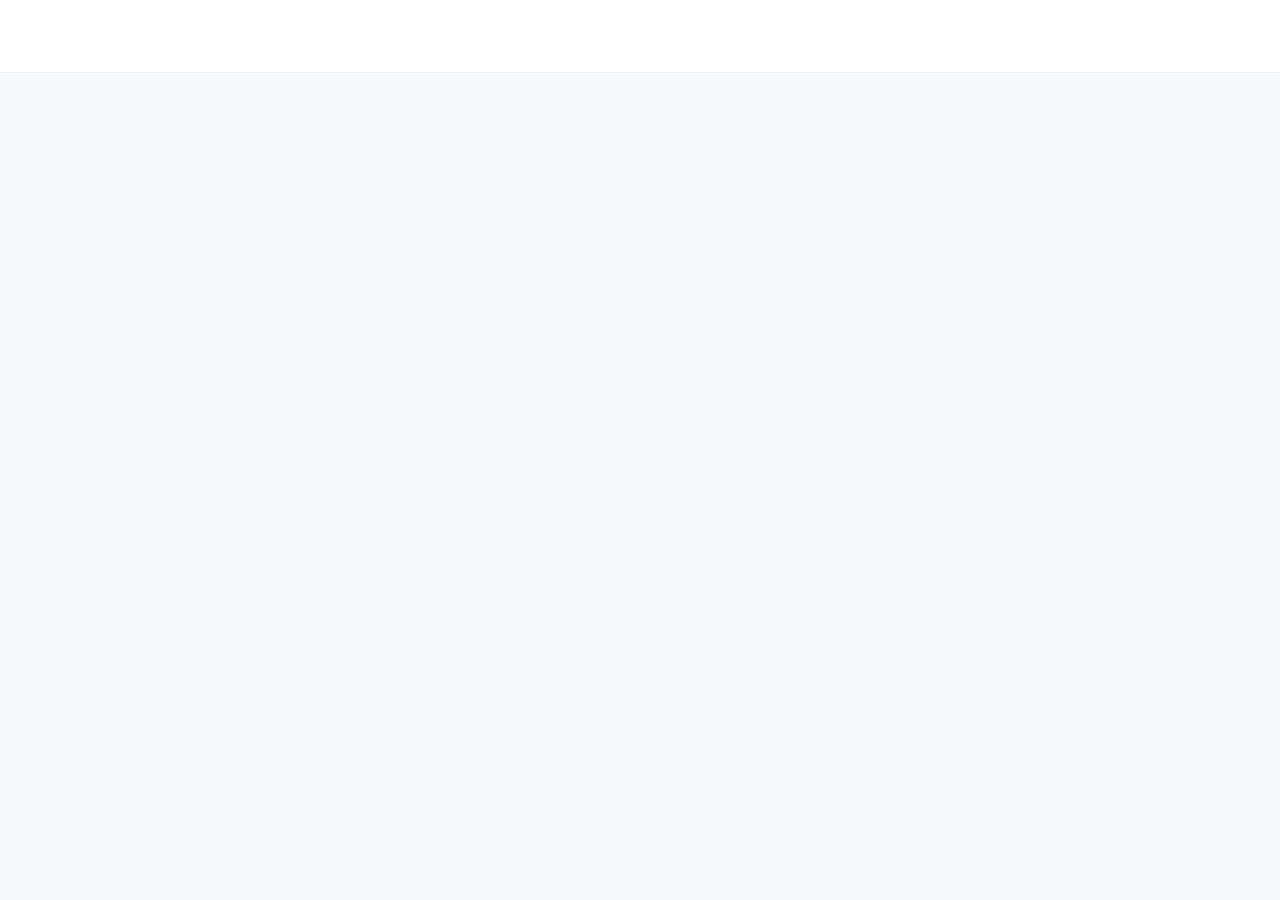
==== index.html @ 9c2821d4 "Update index.html" ====
<!DOCTYPE html>
<html lang="ko">
<head>
<meta charset="UTF-8">
<meta name="viewport" content="width=device-width, initial-scale=1.0">
<title>아이로닉스로고.png</title>
    <link rel="stylesheet" href="style.css">
<meta name="description" content="YOUR COMPANY 공식 홈페이지">
</head>
<body>

<header>
  <div class="container nav">
    <a class="logo" href="#"><img src='아이로닉스.png></a>
    <nav class="menu">
      <a href="#about">회사소개</a>
      <a href="#business">사업영역</a>
      <a href="#strength">강점</a>
      <a href="#contact">문의하기</a>
    </nav>
  </div>
</header>

<main>
<section class="hero">
 <div class="container hero-grid">
  <div>
   <span class="badge">YOUR COMPANY · COMPANY PROFILE</span>
   <h1>더 나은 내일을<br><em>함께 만들어갑니다.</em></h1>
   <p>고객의 문제를 정확하게 이해하고, 더 나은 가치와 새로운 가능성을 만들어가는 기업입니다.</p>
   <div class="btns">
    <a class="btn btn-primary" href="#about">회사 알아보기 →</a>
    <a class="btn btn-light" href="#contact">문의하기</a>
   </div>
  </div>
  <div class="hero-card">
   <div class="visual">
    <div class="circle"></div>
    <div class="float f1">CREATIVE</div>
    <div class="float f2">TRUST & VALUE</div>
   </div>
  </div>
 </div>
</section>

<section id="about" class="about">
 <div class="container about-grid">
  <div>
   <div class="section-title" style="text-align:left;margin-bottom:20px">
    <div class="small">ABOUT US</div><h2>우리가 만드는<br>가치에 집중합니다.</h2>
   </div>
   <p style="color:#69758a">YOUR COMPANY는 고객과 함께 성장하는 것을 가장 중요한 가치로 생각합니다. 축적된 경험과 전문성을 바탕으로 신뢰할 수 있는 서비스를 제공합니다.</p>
  </div>
  <div class="about-box">
   <h3>신뢰를 바탕으로<br>새로운 가치를 만듭니다.</h3>
   <p>고객의 니즈를 세심하게 파악하고, 효율적인 솔루션을 제안합니다. 작은 약속도 소중하게 지키며 오래 함께할 수 있는 파트너가 되겠습니다.</p>
   <div class="stats">
    <div class="stat"><strong>10+</strong><span>Years Experience</span></div>
    <div class="stat"><strong>100+</strong><span>Projects</span></div>
    <div class="stat"><strong>99%</strong><span>Customer Trust</span></div>
   </div>
  </div>
 </div>
</section>

<section id="business">
 <div class="container">
  <div class="section-title">
   <div class="small">BUSINESS</div><h2>사업 영역</h2><p>전문성과 경험을 바탕으로 다양한 서비스를 제공합니다.</p>
  </div>
  <div class="cards">
   <div class="card"><div class="icon">✦</div><h3>서비스 A</h3><p>고객의 요구에 맞춘 전문적인 서비스를 제공합니다.</p></div>
   <div class="card"><div class="icon">◈</div><h3>서비스 B</h3><p>효율적인 프로세스와 체계적인 관리로 최적의 결과를 만들어냅니다.</p></div>
   <div class="card"><div class="icon">◎</div><h3>서비스 C</h3><p>변화하는 시장에 맞춰 새로운 가능성과 가치를 제안합니다.</p></div>
  </div>
 </div>
</section>

<section id="strength" class="about">
 <div class="container">
  <div class="section-title">
   <div class="small">OUR STRENGTH</div><h2>우리의 강점</h2><p>고객이 안심하고 함께할 수 있는 이유입니다.</p>
  </div>
  <div class="cards">
   <div class="card"><div class="icon">01</div><h3>전문성</h3><p>풍부한 경험과 전문 지식을 바탕으로 문제를 해결합니다.</p></div>
   <div class="card"><div class="icon">02</div><h3>신뢰</h3><p>투명한 소통과 책임감 있는 업무로 신뢰를 쌓습니다.</p></div>
   <div class="card"><div class="icon">03</div><h3>혁신</h3><p>변화에 유연하게 대응하며 더 좋은 방법을 끊임없이 찾습니다.</p></div>
  </div>
 </div>
</section>

<section id="contact" class="contact">
 <div class="container">
  <div class="contact-box">
   <div><h2>함께 이야기해보세요.</h2><p>궁금한 점이나 협업 문의가 있다면 편하게 연락해주세요.</p></div>
   <a class="btn" href="mailto:hello@yourcompany.co.kr">문의하기 →</a>
  </div>
 </div>
</section>
</main>

<footer>
 <div class="container footer-inner">
  <div>© 2026 YOUR COMPANY. All rights reserved.</div>
  <div>주소 · 00000 대한민국 &nbsp; | &nbsp; TEL 000-0000-0000</div>
 </div>
</footer>
</body>
</html>
---- style.css ----
*{box-sizing:border-box;margin:0;padding:0}
html{scroll-behavior:smooth}
body{
  font-family:-apple-system,BlinkMacSystemFont,"Segoe UI","Noto Sans KR",sans-serif;
  color:#172033;background:#f7f9fc;line-height:1.7;
}
a{text-decoration:none;color:inherit}
.container{width:min(1120px,92%);margin:auto}
header{
  position:fixed;top:0;left:0;right:0;z-index:100;
  background:rgba(255,255,255,.9);backdrop-filter:blur(14px);
  border-bottom:1px solid #edf0f5;
}
.nav{height:72px;display:flex;align-items:center;justify-content:space-between}
.logo{font-size:21px;font-weight:800;letter-spacing:-.5px}
.logo span{color:#5278ff}
.menu{display:flex;gap:32px;font-size:14px;font-weight:600;color:#536078}
.menu a:hover{color:#5278ff}
.hero{padding:170px 0 110px;background:#fff}
.hero-grid{display:grid;grid-template-columns:1.15fr .85fr;gap:70px;align-items:center}
.badge{
 display:inline-block;padding:7px 13px;border-radius:30px;
 background:#eef3ff;color:#5278ff;font-size:13px;font-weight:700;margin-bottom:18px
}
h1{font-size:clamp(42px,6vw,70px);line-height:1.12;letter-spacing:-3px;margin-bottom:25px}
h1 em{font-style:normal;color:#5278ff}
.hero p{font-size:18px;color:#69758a;max-width:590px;margin-bottom:32px}
.btns{display:flex;gap:12px;flex-wrap:wrap}
.btn{padding:13px 22px;border-radius:12px;font-weight:700;font-size:14px}
.btn-primary{background:#172033;color:#fff}
.btn-light{background:#f0f3f8;color:#172033}
.hero-card{
 background:linear-gradient(145deg,#eef3ff,#fff);
 border:1px solid #e6ebf5;border-radius:30px;padding:28px;
 box-shadow:0 20px 60px rgba(36,55,100,.12)
}
.visual{height:360px;border-radius:22px;background:#fff;display:flex;align-items:center;justify-content:center;position:relative;overflow:hidden}
.circle{width:220px;height:220px;border-radius:50%;background:linear-gradient(135deg,#5278ff,#91a8ff);box-shadow:0 25px 60px rgba(82,120,255,.3)}
.float{position:absolute;background:#fff;padding:15px 20px;border-radius:16px;box-shadow:0 12px 30px rgba(30,45,80,.12);font-weight:700;font-size:13px}
.f1{top:38px;left:25px}.f2{bottom:38px;right:25px}
section{padding:100px 0}
.section-title{text-align:center;margin-bottom:50px}
.section-title .small{color:#5278ff;font-size:13px;font-weight:800;letter-spacing:1px}
.section-title h2{font-size:38px;letter-spacing:-1.5px;margin:7px 0}
.section-title p{color:#748095}
.cards{display:grid;grid-template-columns:repeat(3,1fr);gap:22px}
.card{
 background:#fff;border:1px solid #edf0f5;border-radius:22px;padding:30px;
 box-shadow:0 10px 35px rgba(35,48,80,.06);transition:.25s
}
.card:hover{transform:translateY(-5px);box-shadow:0 18px 40px rgba(35,48,80,.1)}
.icon{width:48px;height:48px;border-radius:14px;background:#eef3ff;color:#5278ff;display:grid;place-items:center;font-size:22px;margin-bottom:22px}
.card h3{font-size:20px;margin-bottom:9px}.card p{color:#738095;font-size:14px}
.about{background:#fff}
.about-grid{display:grid;grid-template-columns:.9fr 1.1fr;gap:70px;align-items:center}
.about-box{background:#f5f7fb;border-radius:28px;padding:38px}
.about-box h3{font-size:28px;letter-spacing:-1px;margin-bottom:15px}
.about-box p{color:#6d788b}
.stats{display:grid;grid-template-columns:repeat(3,1fr);gap:15px;margin-top:25px}
.stat{background:#fff;border-radius:16px;padding:20px;text-align:center;border:1px solid #e9edf4}
.stat strong{display:block;font-size:25px}.stat span{font-size:12px;color:#7c8799}
.contact{padding-bottom:120px}
.contact-box{
 background:#172033;color:#fff;border-radius:28px;padding:55px;
 display:flex;justify-content:space-between;align-items:center;gap:30px
}
.contact-box p{color:#bdc5d4;margin-top:8px}
.contact-box .btn{background:#fff;color:#172033;white-space:nowrap}
footer{background:#111827;color:#9da7b8;padding:35px 0;font-size:13px}
.footer-inner{display:flex;justify-content:space-between;gap:20px}
@media(max-width:800px){
 .menu{display:none}
 .hero-grid,.about-grid{grid-template-columns:1fr}
 .hero{padding-top:130px}
 .cards{grid-template-columns:1fr}
 .contact-box{padding:35px;display:block}
 .contact-box .btn{display:inline-block;margin-top:25px}
 .footer-inner{display:block}
}
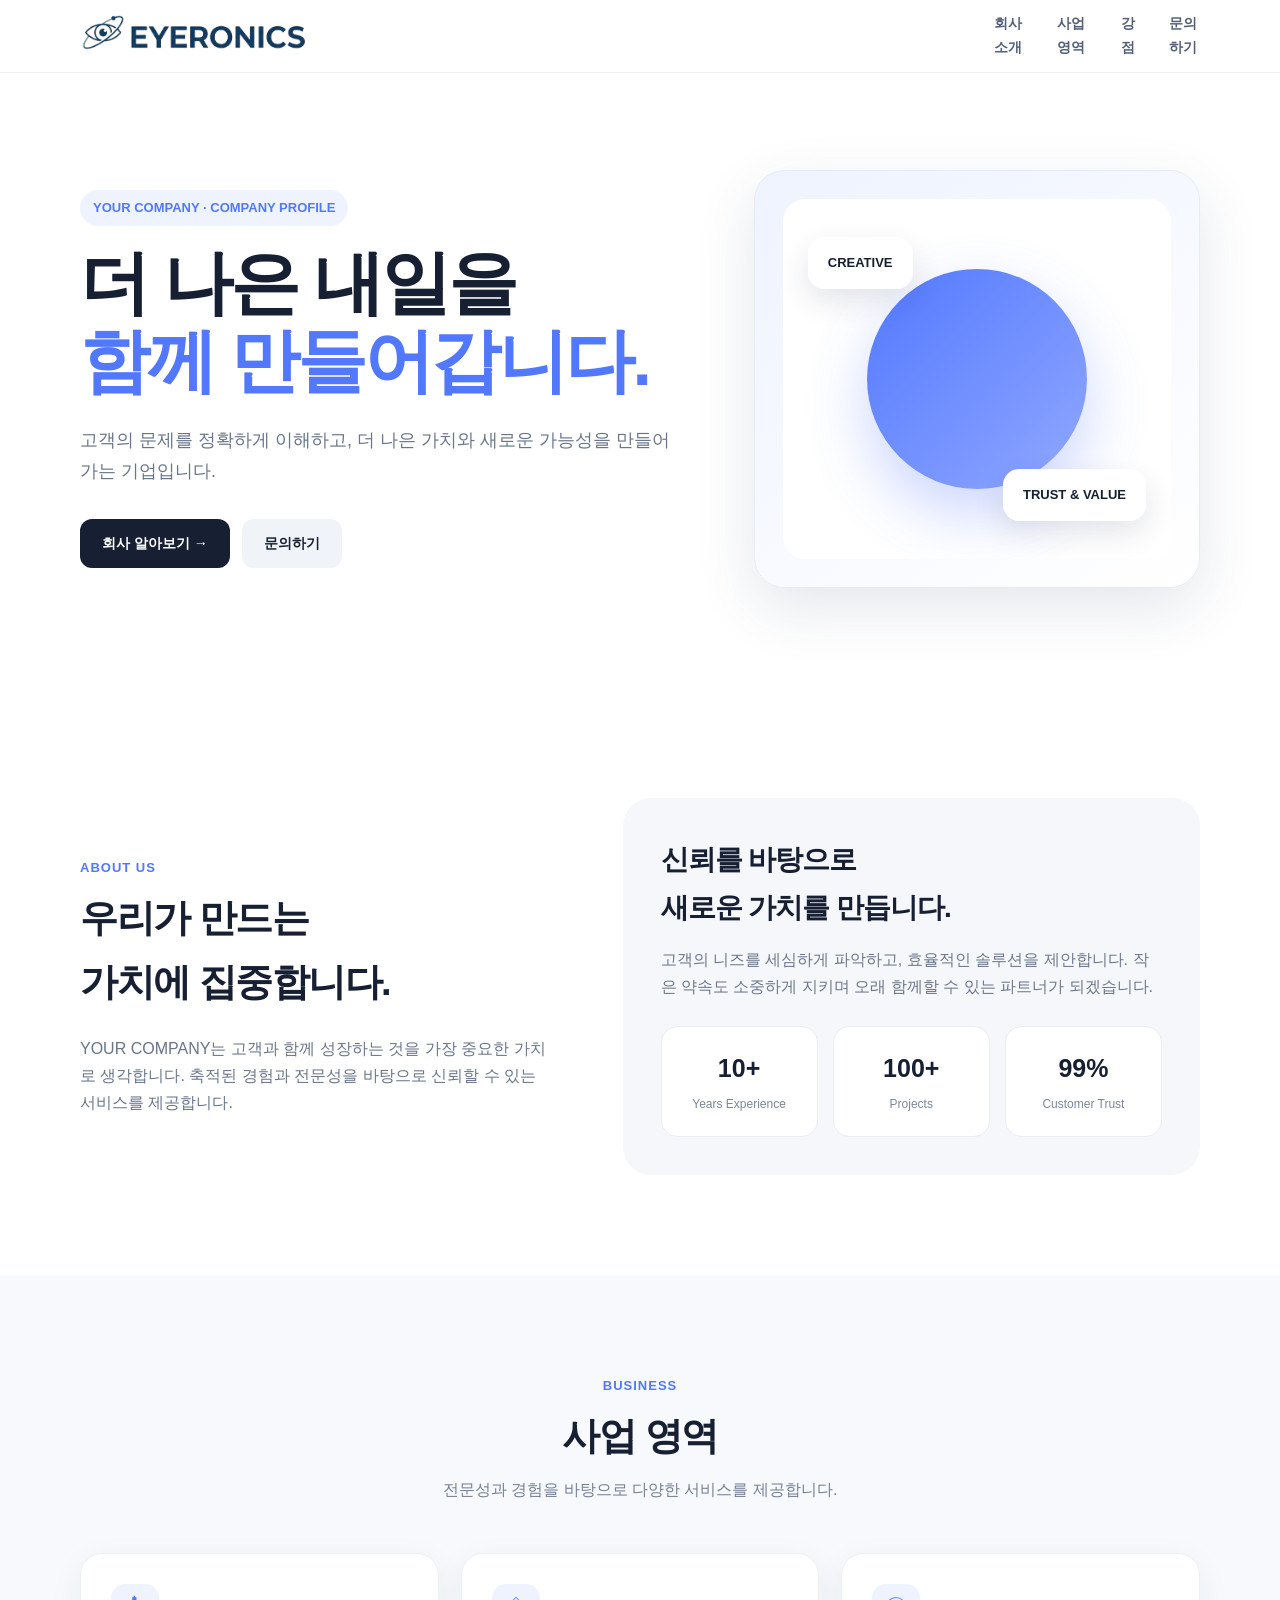
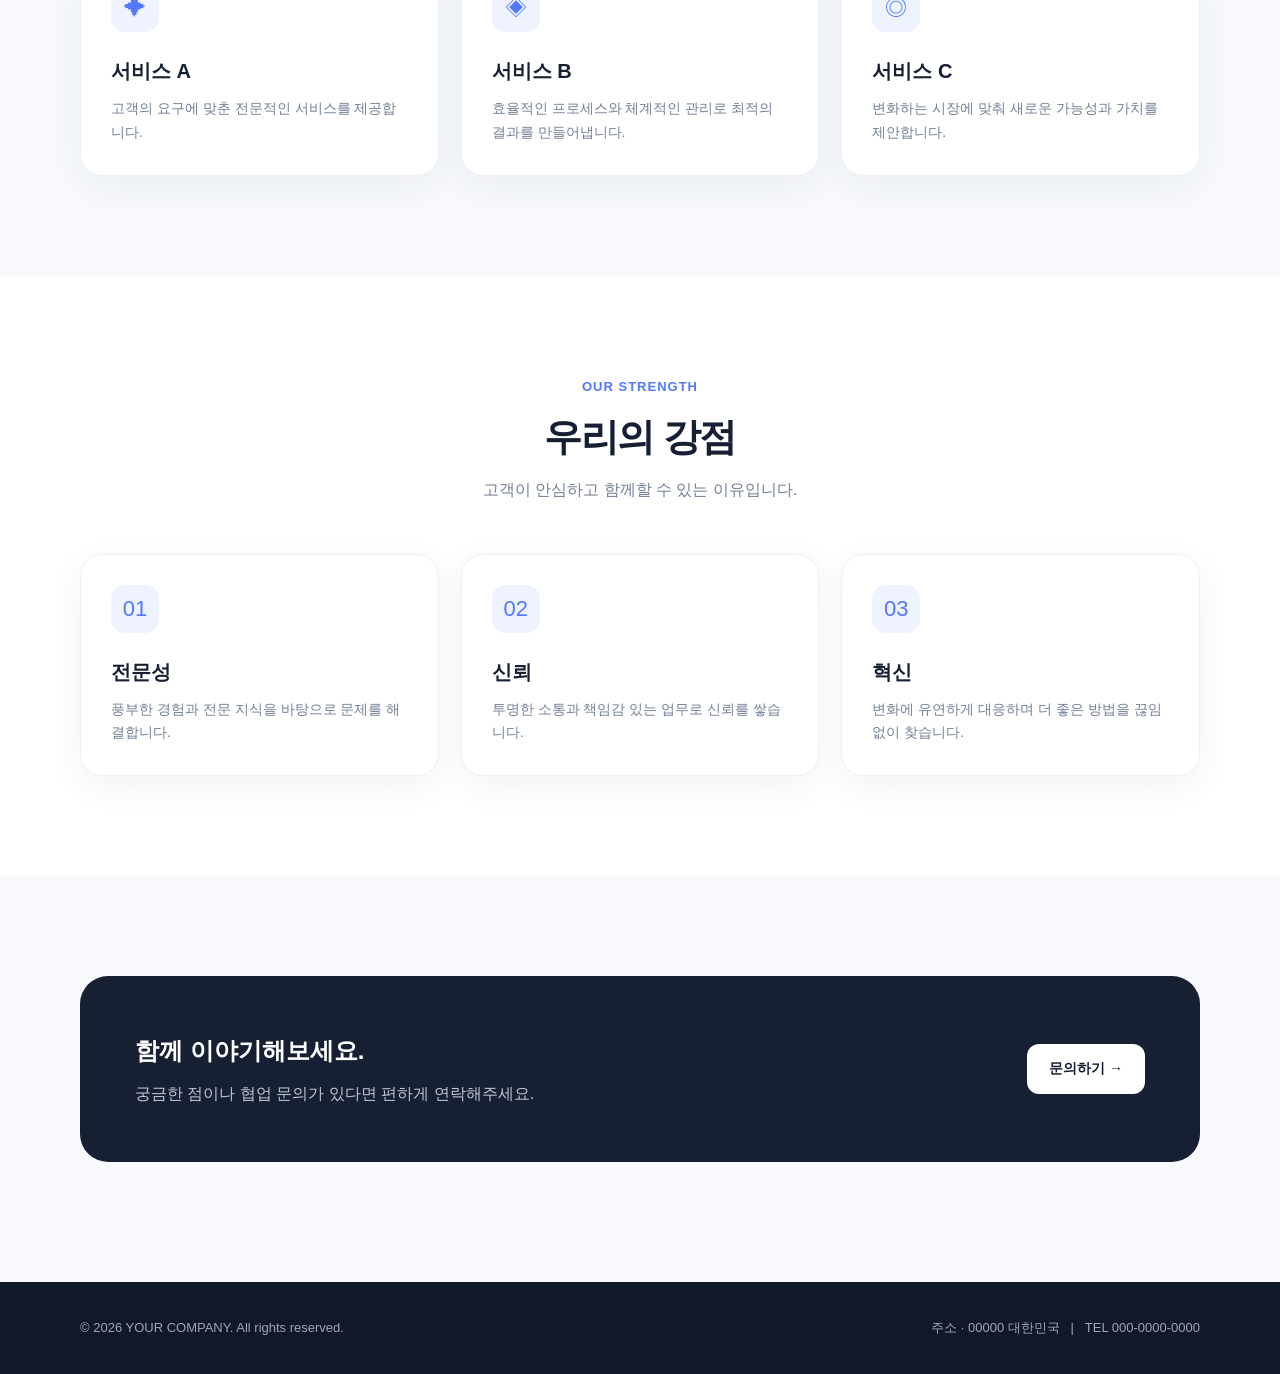
==== commit 3c538335: "Update index.html" ====
--- a/index.html
+++ b/index.html
@@ -3,15 +3,17 @@
 <head>
 <meta charset="UTF-8">
 <meta name="viewport" content="width=device-width, initial-scale=1.0">
-<title>아이로닉스로고.png</title>
+<title></title>
     <link rel="stylesheet" href="style.css">
-<meta name="description" content="YOUR COMPANY 공식 홈페이지">
+<meta name="description" content="EYERONICS 공식 홈페이지">
 </head>
 <body>
 
 <header>
   <div class="container nav">
-    <a class="logo" href="#"><img src='아이로닉스.png></a>
+    <a  href="#"><img src='아이로닉스로고.png' width="5%" height="5%"><img src='아이로닉스영문.png' width="20%" height="20%">
+      </a>
+
     <nav class="menu">
       <a href="#about">회사소개</a>
       <a href="#business">사업영역</a>
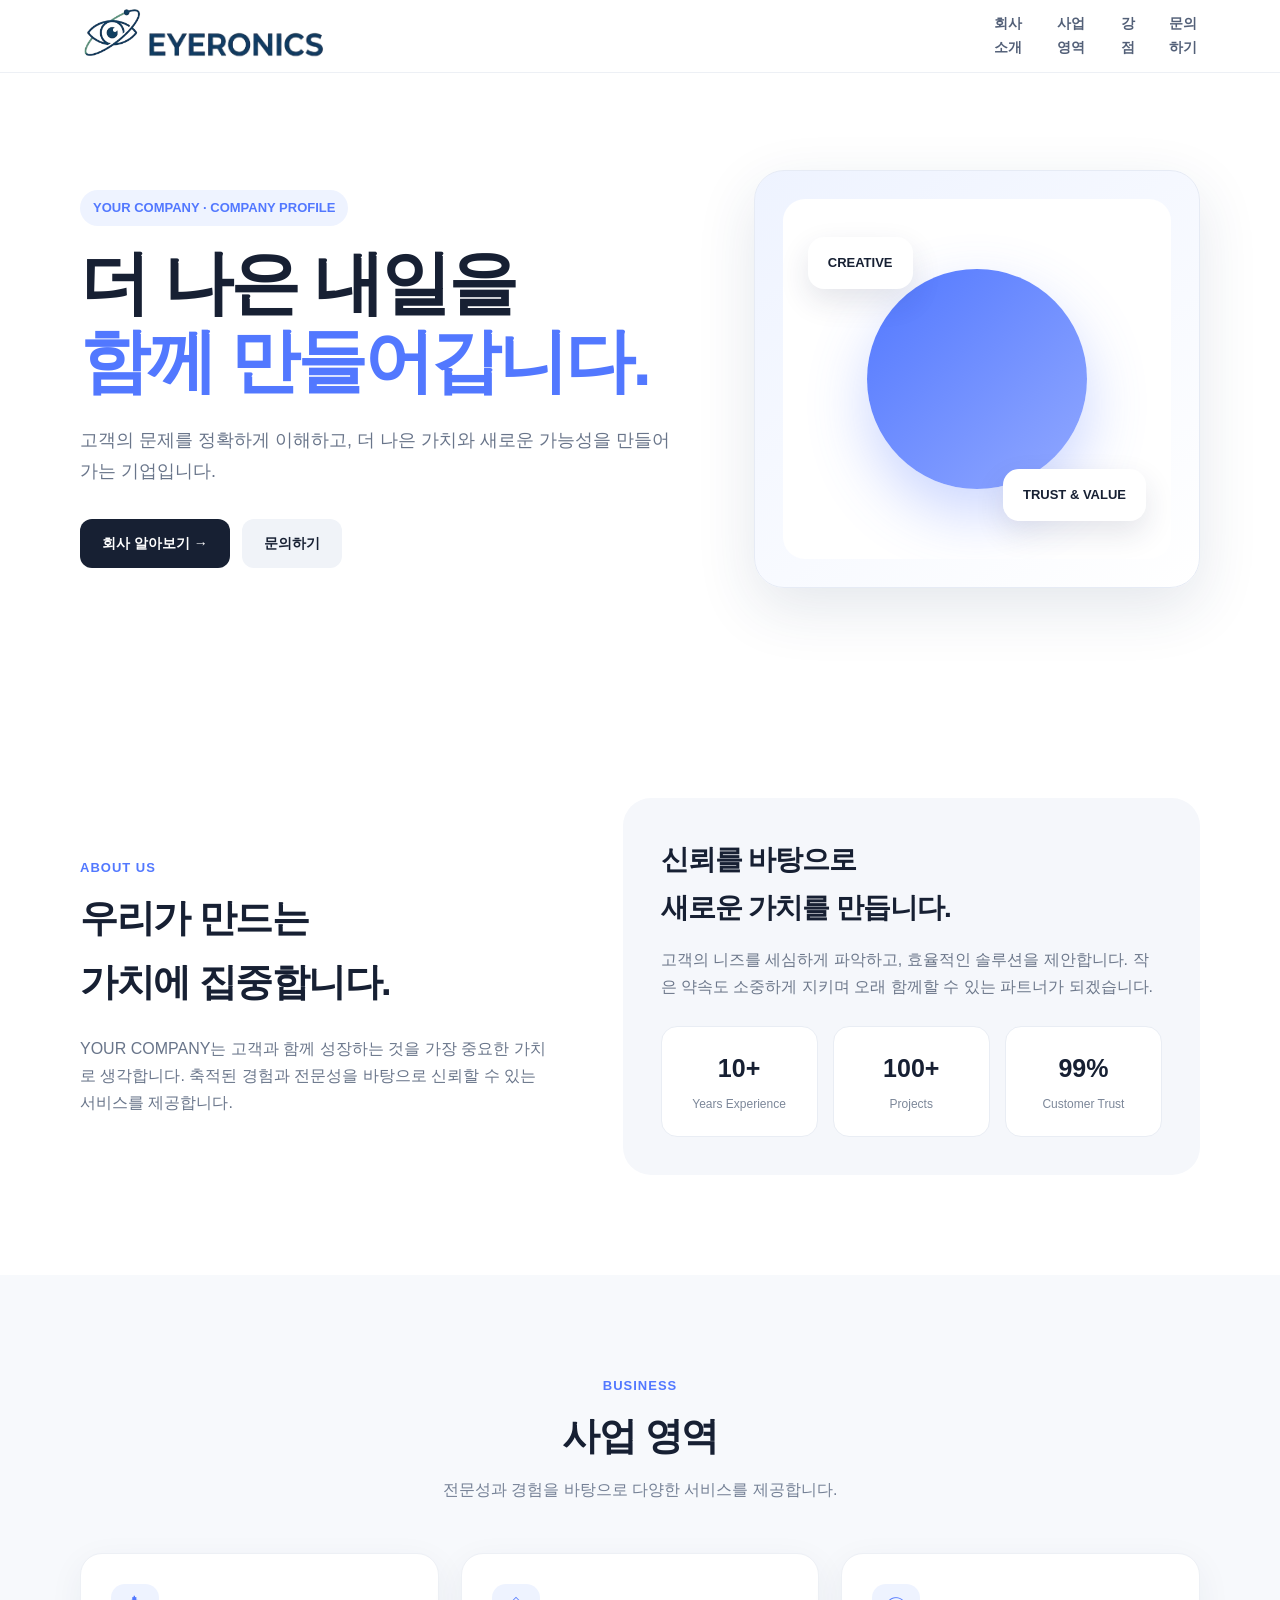
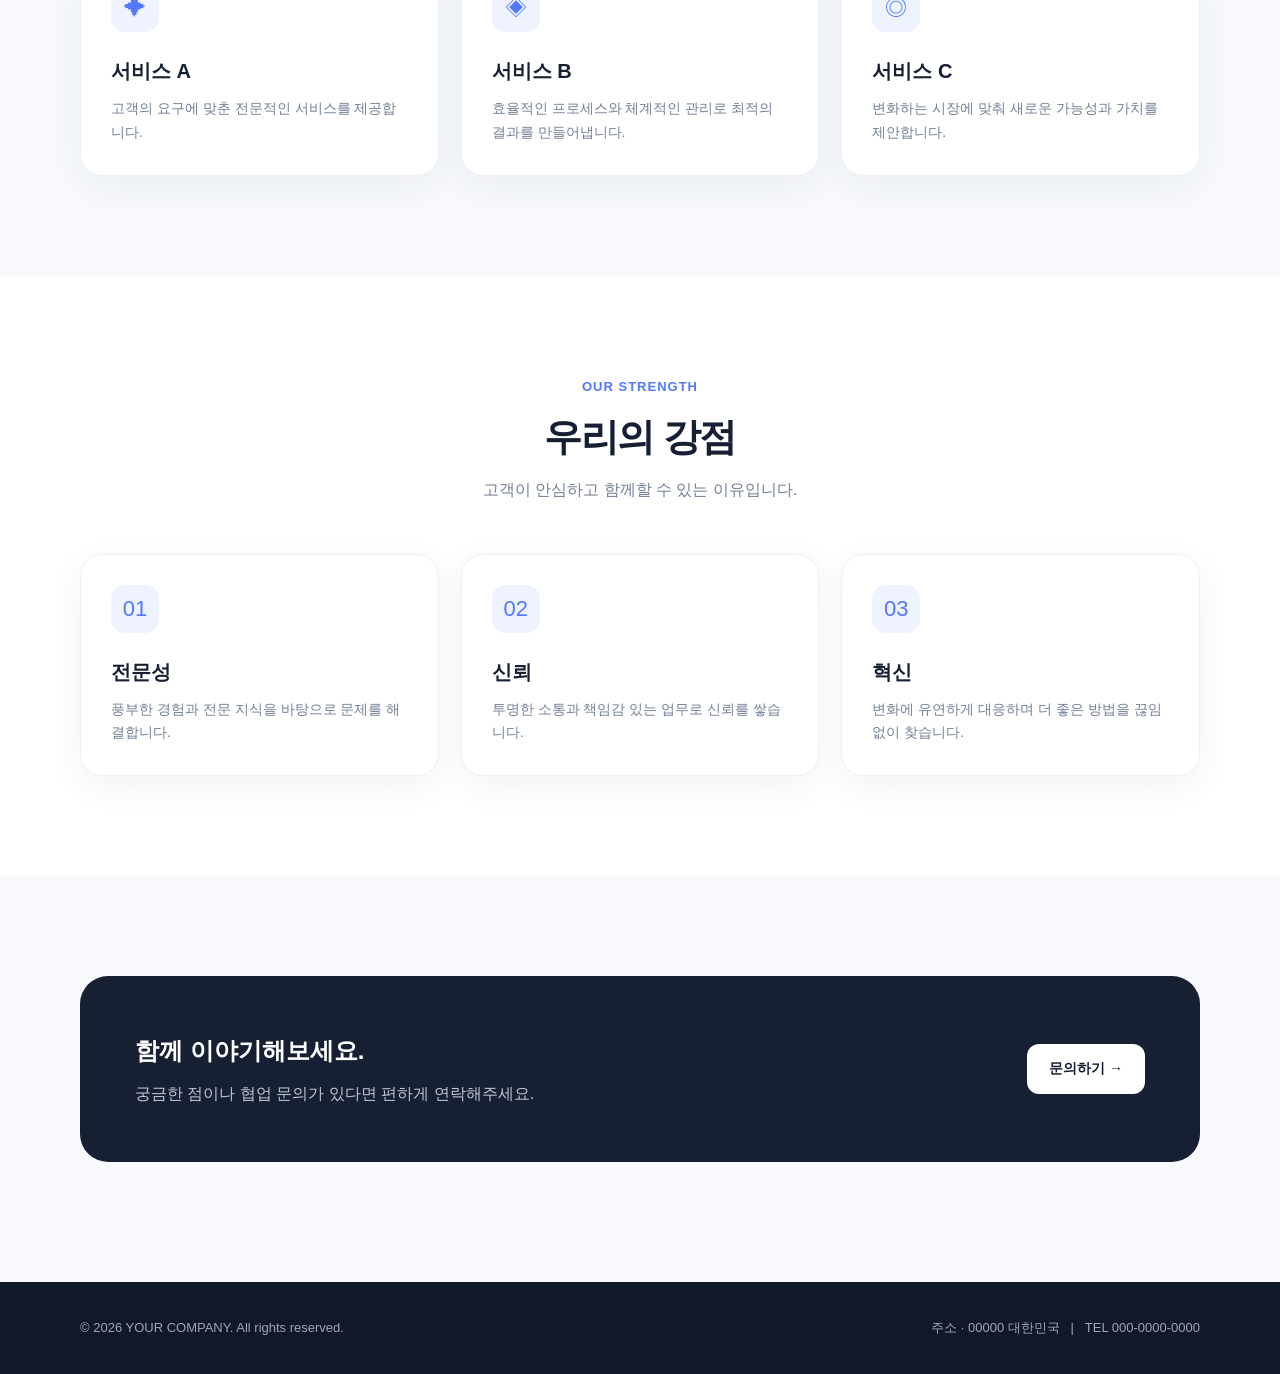
==== commit 03fc2fe1: "Update index.html" ====
--- a/index.html
+++ b/index.html
@@ -11,7 +11,7 @@
 
 <header>
   <div class="container nav">
-    <a  href="#"><img src='아이로닉스로고.png' width="5%" height="5%"><img src='아이로닉스영문.png' width="20%" height="20%">
+    <a  href="#"><img src='아이로닉스로고.png' width="7%" height="7%"><img src='아이로닉스영문.png' width="20%" height="20%">
       </a>
 
     <nav class="menu">
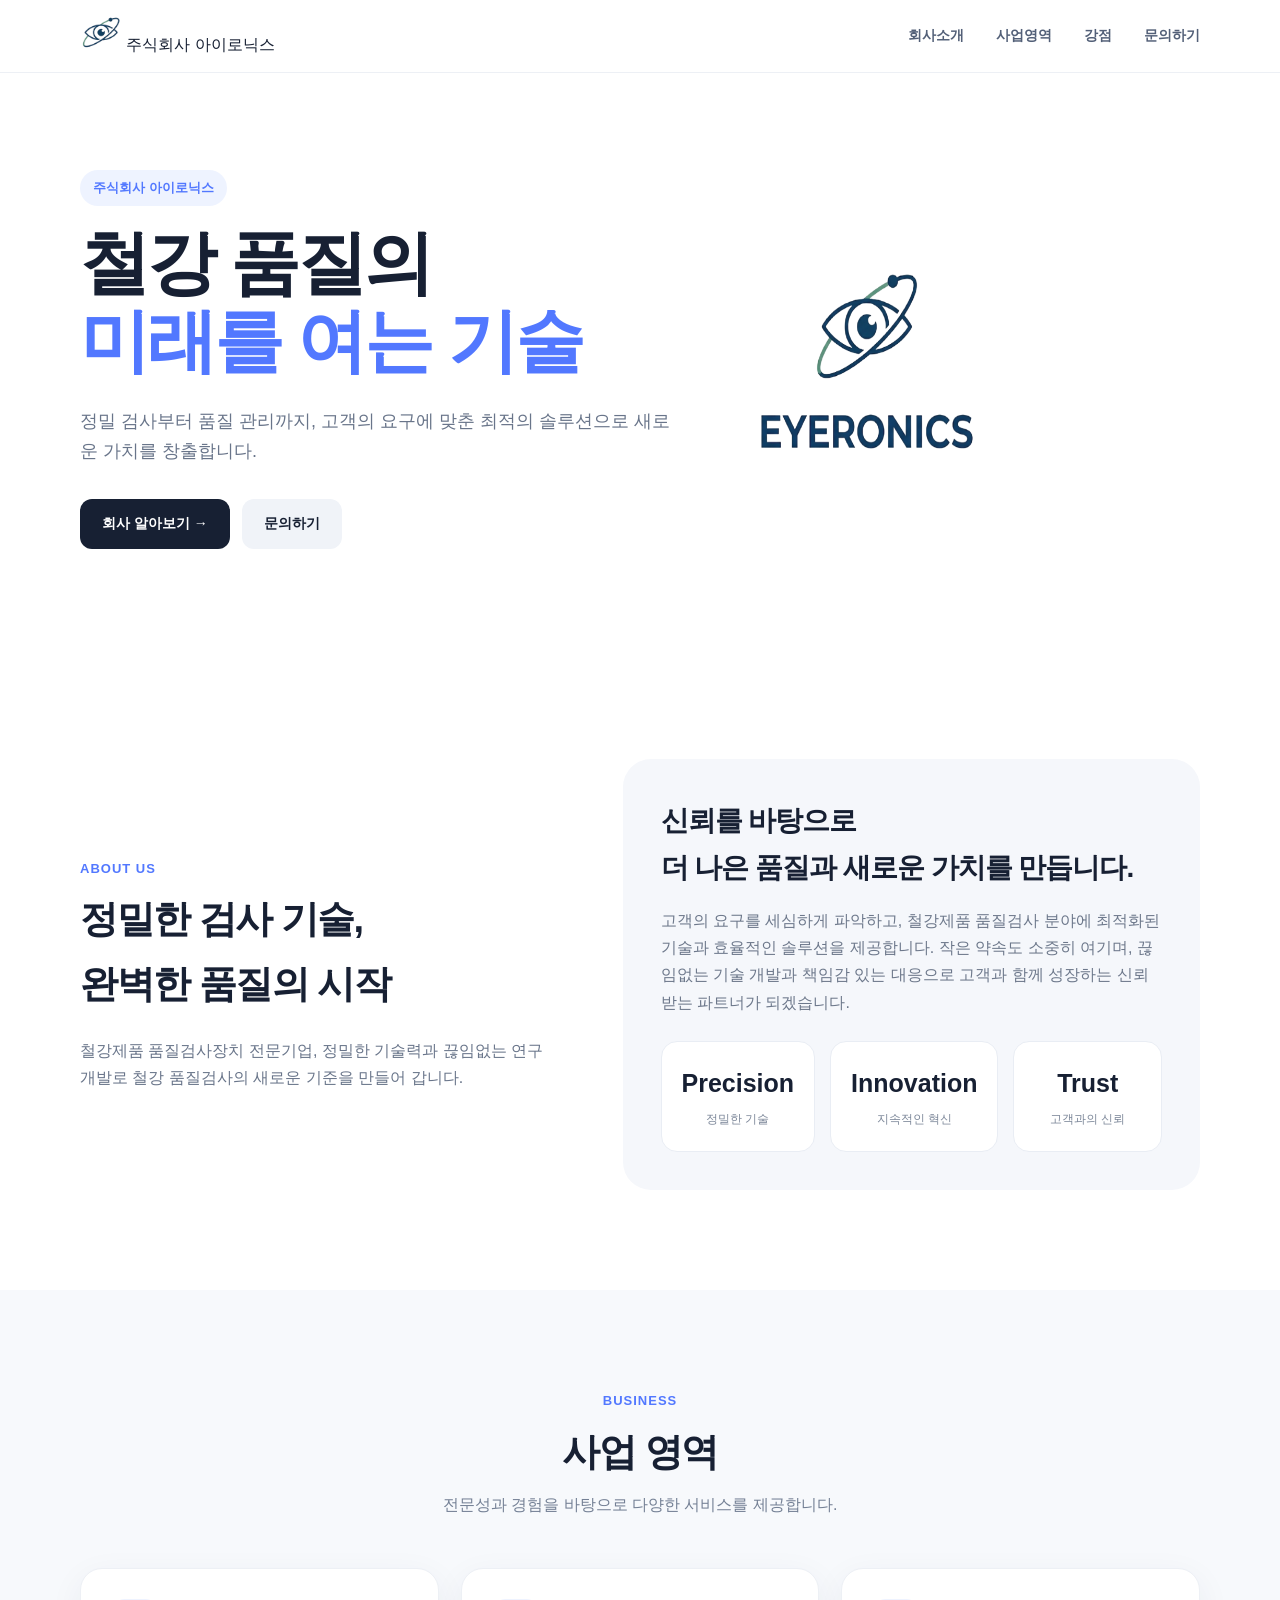
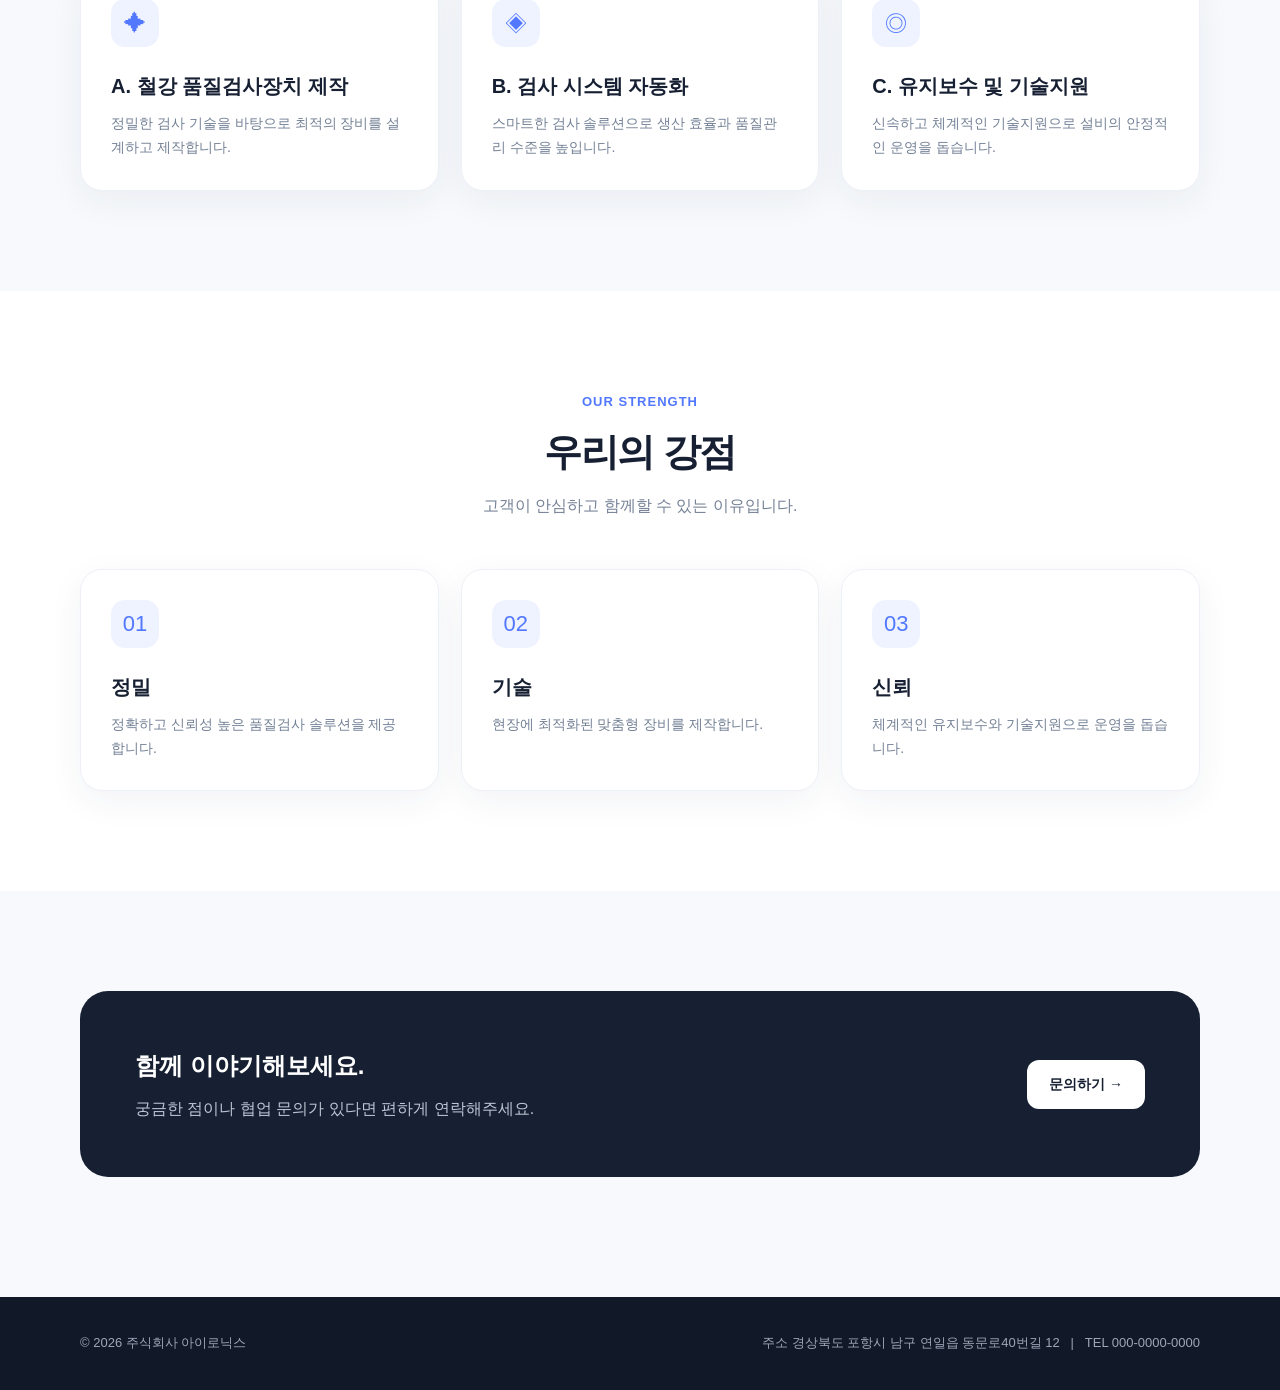
==== commit a2edb30d: "Update index.html" ====
--- a/index.html
+++ b/index.html
@@ -11,8 +11,7 @@
 
 <header>
   <div class="container nav">
-    <a  href="#"><img src='아이로닉스로고.png' width="7%" height="7%"><img src='아이로닉스영문.png' width="20%" height="20%">
-      </a>
+    <a  href="#"><img src='아이로닉스로고.png' width="7%" height="7%"> 주식회사 아이로닉스 </a>
 
     <nav class="menu">
       <a href="#about">회사소개</a>
@@ -27,14 +26,16 @@
 <section class="hero">
  <div class="container hero-grid">
   <div>
-   <span class="badge">YOUR COMPANY · COMPANY PROFILE</span>
-   <h1>더 나은 내일을<br><em>함께 만들어갑니다.</em></h1>
-   <p>고객의 문제를 정확하게 이해하고, 더 나은 가치와 새로운 가능성을 만들어가는 기업입니다.</p>
+   <span class="badge">주식회사 아이로닉스</span>
+   <h1>철강 품질의 <br><em>미래를 여는 기술</em></h1>
+   <p>정밀 검사부터 품질 관리까지, 고객의 요구에 맞춘 최적의 솔루션으로 새로운 가치를 창출합니다.</p>
    <div class="btns">
     <a class="btn btn-primary" href="#about">회사 알아보기 →</a>
     <a class="btn btn-light" href="#contact">문의하기</a>
    </div>
   </div>
+  <img src='아이로닉스.png' width="50%" height="50%">
+  <!-- 
   <div class="hero-card">
    <div class="visual">
     <div class="circle"></div>
@@ -42,24 +43,25 @@
     <div class="float f2">TRUST & VALUE</div>
    </div>
   </div>
- </div>
+ </div>-->
 </section>
 
 <section id="about" class="about">
  <div class="container about-grid">
   <div>
    <div class="section-title" style="text-align:left;margin-bottom:20px">
-    <div class="small">ABOUT US</div><h2>우리가 만드는<br>가치에 집중합니다.</h2>
+    <div class="small">ABOUT US</div><h2>정밀한 검사 기술, <br>완벽한 품질의 시작</h2>
    </div>
-   <p style="color:#69758a">YOUR COMPANY는 고객과 함께 성장하는 것을 가장 중요한 가치로 생각합니다. 축적된 경험과 전문성을 바탕으로 신뢰할 수 있는 서비스를 제공합니다.</p>
+   <p style="color:#69758a">철강제품 품질검사장치 전문기업, 정밀한 기술력과 끊임없는 연구개발로 철강 품질검사의 새로운 기준을 만들어 갑니다.</p>
   </div>
   <div class="about-box">
-   <h3>신뢰를 바탕으로<br>새로운 가치를 만듭니다.</h3>
-   <p>고객의 니즈를 세심하게 파악하고, 효율적인 솔루션을 제안합니다. 작은 약속도 소중하게 지키며 오래 함께할 수 있는 파트너가 되겠습니다.</p>
+   <h3>신뢰를 바탕으로
+    <br>더 나은 품질과 새로운 가치를 만듭니다.</h3>
+   <p>고객의 요구를 세심하게 파악하고, 철강제품 품질검사 분야에 최적화된 기술과 효율적인 솔루션을 제공합니다. 작은 약속도 소중히 여기며, 끊임없는 기술 개발과 책임감 있는 대응으로 고객과 함께 성장하는 신뢰받는 파트너가 되겠습니다.</p>
    <div class="stats">
-    <div class="stat"><strong>10+</strong><span>Years Experience</span></div>
-    <div class="stat"><strong>100+</strong><span>Projects</span></div>
-    <div class="stat"><strong>99%</strong><span>Customer Trust</span></div>
+    <div class="stat"><strong>Precision</strong><span>정밀한 기술</span></div>
+    <div class="stat"><strong>Innovation</strong><span>지속적인 혁신</span></div>
+    <div class="stat"><strong>Trust</strong><span>고객과의 신뢰</span></div>
    </div>
   </div>
  </div>
@@ -71,9 +73,9 @@
    <div class="small">BUSINESS</div><h2>사업 영역</h2><p>전문성과 경험을 바탕으로 다양한 서비스를 제공합니다.</p>
   </div>
   <div class="cards">
-   <div class="card"><div class="icon">✦</div><h3>서비스 A</h3><p>고객의 요구에 맞춘 전문적인 서비스를 제공합니다.</p></div>
-   <div class="card"><div class="icon">◈</div><h3>서비스 B</h3><p>효율적인 프로세스와 체계적인 관리로 최적의 결과를 만들어냅니다.</p></div>
-   <div class="card"><div class="icon">◎</div><h3>서비스 C</h3><p>변화하는 시장에 맞춰 새로운 가능성과 가치를 제안합니다.</p></div>
+   <div class="card"><div class="icon">✦</div><h3>A. 철강 품질검사장치 제작</h3><p>정밀한 검사 기술을 바탕으로 최적의 장비를 설계하고 제작합니다.</p></div>
+   <div class="card"><div class="icon">◈</div><h3>B. 검사 시스템 자동화</h3><p>스마트한 검사 솔루션으로 생산 효율과 품질관리 수준을 높입니다.</p></div>
+   <div class="card"><div class="icon">◎</div><h3>C. 유지보수 및 기술지원</h3><p>신속하고 체계적인 기술지원으로 설비의 안정적인 운영을 돕습니다.</p></div>
   </div>
  </div>
 </section>
@@ -84,9 +86,9 @@
    <div class="small">OUR STRENGTH</div><h2>우리의 강점</h2><p>고객이 안심하고 함께할 수 있는 이유입니다.</p>
   </div>
   <div class="cards">
-   <div class="card"><div class="icon">01</div><h3>전문성</h3><p>풍부한 경험과 전문 지식을 바탕으로 문제를 해결합니다.</p></div>
-   <div class="card"><div class="icon">02</div><h3>신뢰</h3><p>투명한 소통과 책임감 있는 업무로 신뢰를 쌓습니다.</p></div>
-   <div class="card"><div class="icon">03</div><h3>혁신</h3><p>변화에 유연하게 대응하며 더 좋은 방법을 끊임없이 찾습니다.</p></div>
+   <div class="card"><div class="icon">01</div><h3>정밀</h3><p>정확하고 신뢰성 높은 품질검사 솔루션을 제공합니다.</p></div>
+   <div class="card"><div class="icon">02</div><h3>기술</h3><p>현장에 최적화된 맞춤형 장비를 제작합니다.</p></div>
+   <div class="card"><div class="icon">03</div><h3>신뢰</h3><p>체계적인 유지보수와 기술지원으로 운영을 돕습니다.</p></div>
   </div>
  </div>
 </section>
@@ -103,8 +105,8 @@
 
 <footer>
  <div class="container footer-inner">
-  <div>© 2026 YOUR COMPANY. All rights reserved.</div>
-  <div>주소 · 00000 대한민국 &nbsp; | &nbsp; TEL 000-0000-0000</div>
+  <div>© 2026 주식회사 아이로닉스</div>
+  <div>주소 경상북도 포항시 남구 연일읍 동문로40번길 12 &nbsp; | &nbsp; TEL 000-0000-0000</div>
  </div>
 </footer>
 </body>
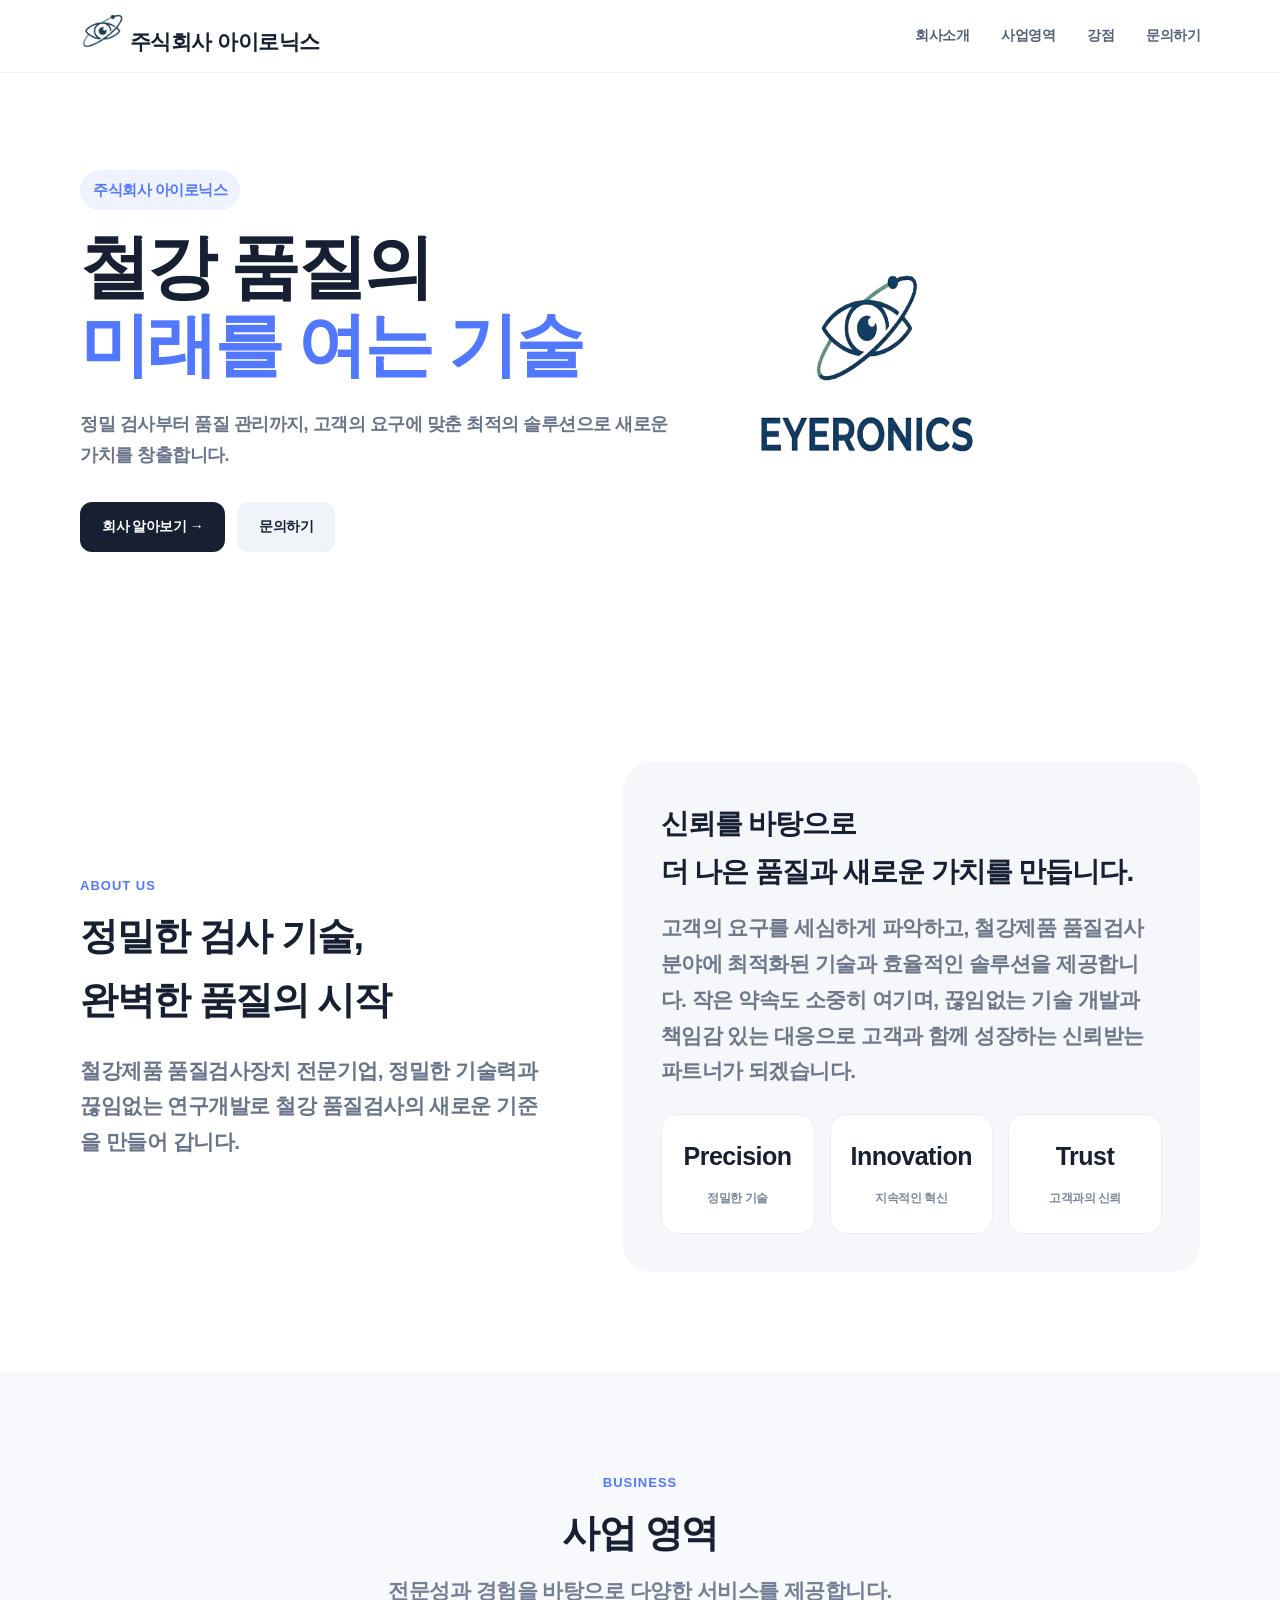
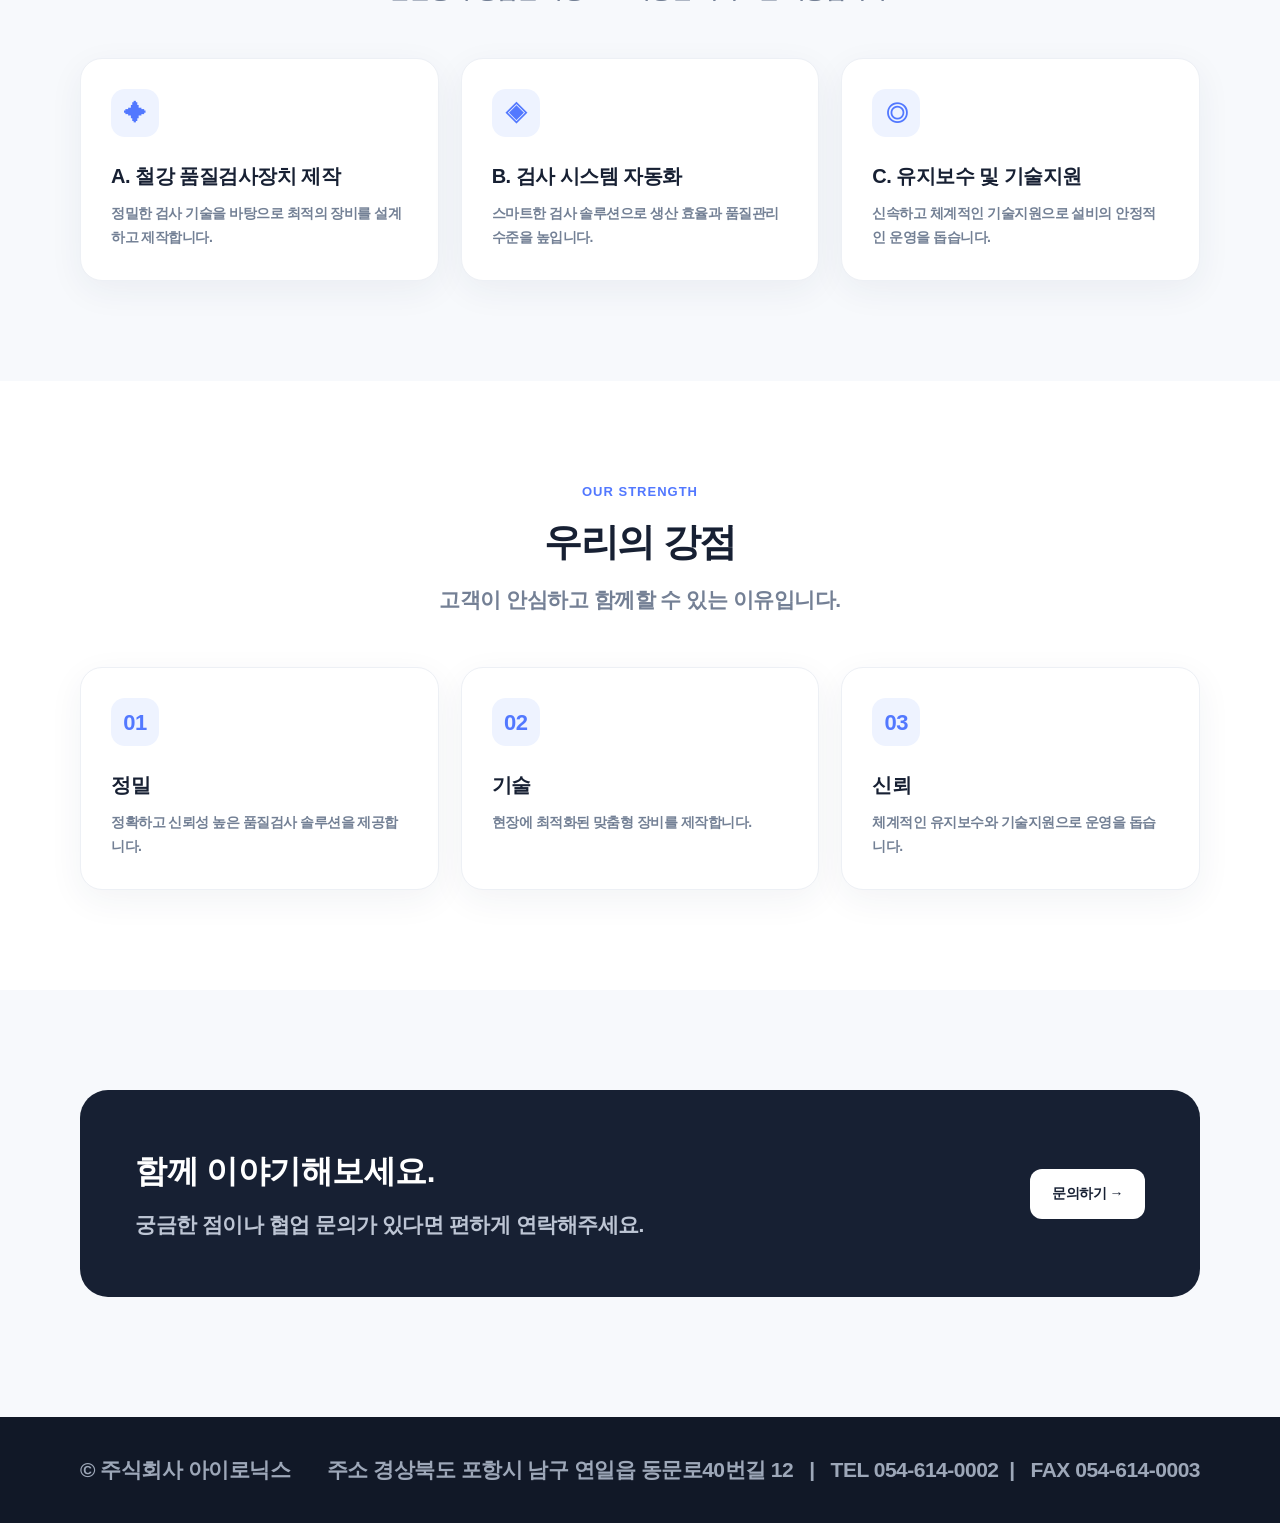
==== commit cefe8515: "Update index.html" ====
--- a/index.html
+++ b/index.html
@@ -105,8 +105,8 @@
 
 <footer>
  <div class="container footer-inner">
-  <div>© 2026 주식회사 아이로닉스</div>
-  <div>주소 경상북도 포항시 남구 연일읍 동문로40번길 12 &nbsp; | &nbsp; TEL 000-0000-0000</div>
+  <div>© 주식회사 아이로닉스</div>
+  <div>주소 경상북도 포항시 남구 연일읍 동문로40번길 12 &nbsp; | &nbsp; TEL 054-614-0002  &nbsp;| &nbsp; FAX 054-614-0003 </div>
  </div>
 </footer>
 </body>
--- a/style.css
+++ b/style.css
@@ -6,7 +6,7 @@
   color:#172033;background:#f7f9fc;line-height:1.7;
 }
 a{text-decoration:none;color:inherit}
-.container{width:min(1120px,92%);margin:auto}
+.container{width:min(1120px,92%);margin:auto;font-size:21px;font-weight:800;letter-spacing:-.5px}
 header{
   position:fixed;top:0;left:0;right:0;z-index:100;
   background:rgba(255,255,255,.9);backdrop-filter:blur(14px);
@@ -21,7 +21,7 @@
 .hero-grid{display:grid;grid-template-columns:1.15fr .85fr;gap:70px;align-items:center}
 .badge{
  display:inline-block;padding:7px 13px;border-radius:30px;
- background:#eef3ff;color:#5278ff;font-size:13px;font-weight:700;margin-bottom:18px
+ background:#eef3ff;color:#5278ff;font-size:15px;font-weight:700;margin-bottom:18px
 }
 h1{font-size:clamp(42px,6vw,70px);line-height:1.12;letter-spacing:-3px;margin-bottom:25px}
 h1 em{font-style:normal;color:#5278ff}
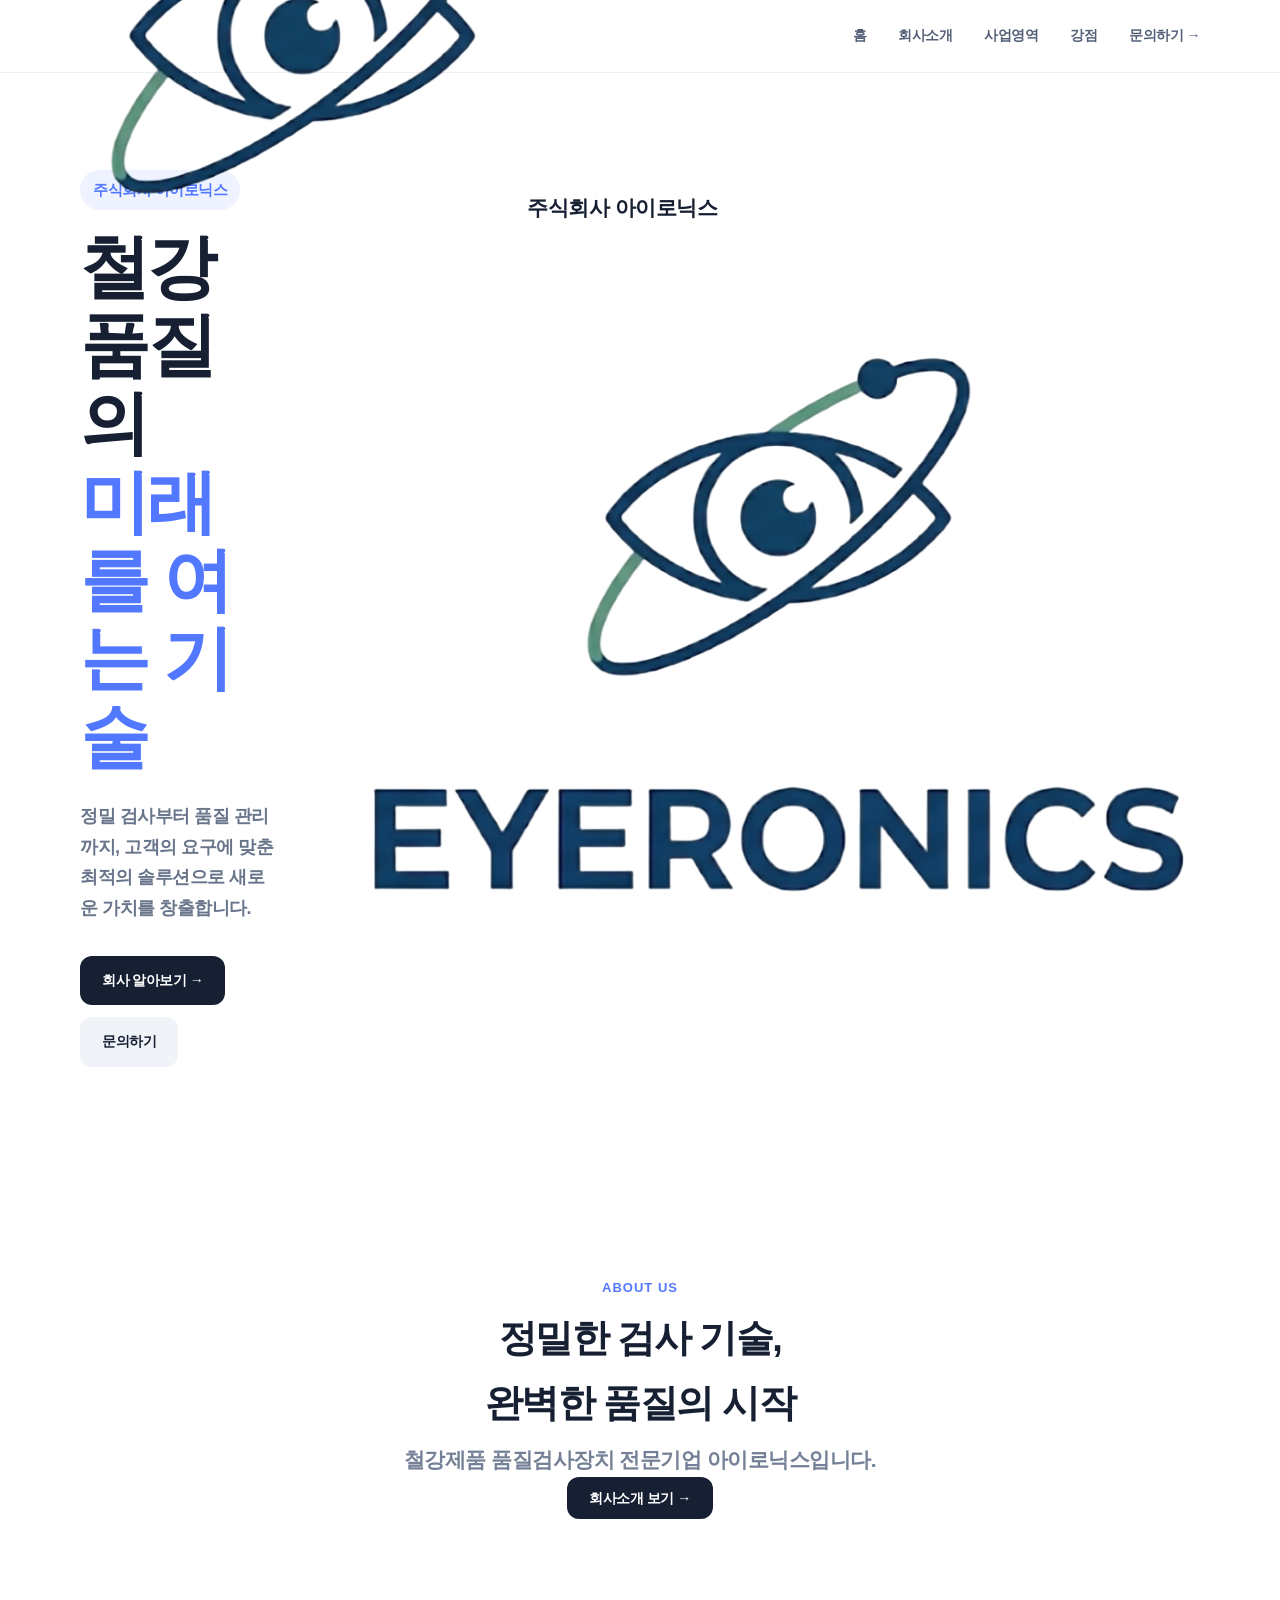
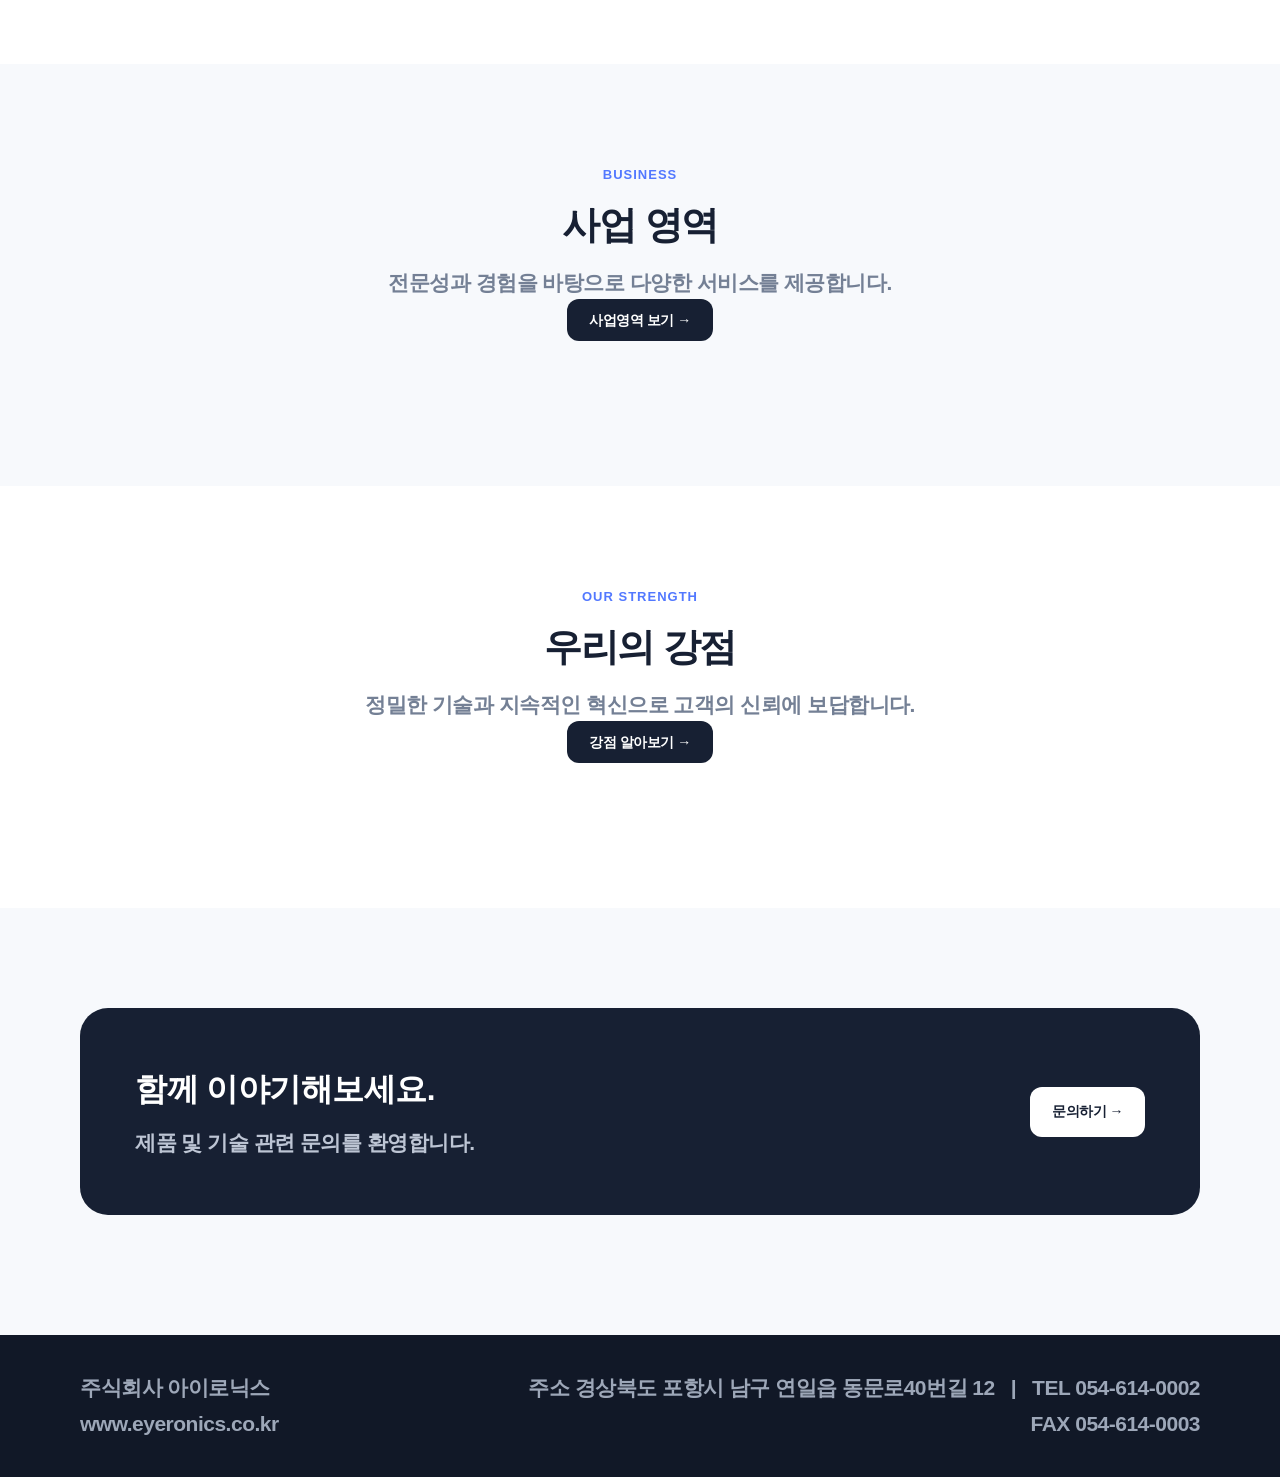
==== commit 0c1d84a2: "Update index.html" ====
--- a/index.html
+++ b/index.html
@@ -1,113 +1,109 @@
+
 <!DOCTYPE html>
 <html lang="ko">
 <head>
-<meta charset="UTF-8">
-<meta name="viewport" content="width=device-width, initial-scale=1.0">
-<title></title>
-    <link rel="stylesheet" href="style.css">
-<meta name="description" content="EYERONICS 공식 홈페이지">
+  <meta charset="UTF-8">
+  <meta name="viewport" content="width=device-width, initial-scale=1.0">
+  <title>주식회사 아이로닉스</title>
+  <link rel="stylesheet" href="style.css">
+  <meta name="description" content="철강제품 품질검사장치 전문기업 아이로닉스">
 </head>
 <body>
 
 <header>
   <div class="container nav">
-    <a  href="#"><img src='아이로닉스로고.png' width="7%" height="7%"> 주식회사 아이로닉스 </a>
-
+    <a href="index.html" class="brand">
+      <img src="아이로닉스로고.png" alt="아이로닉스 로고">
+      <span>주식회사 아이로닉스</span>
+    </a>
     <nav class="menu">
-      <a href="#about">회사소개</a>
-      <a href="#business">사업영역</a>
-      <a href="#strength">강점</a>
-      <a href="#contact">문의하기</a>
+      <a href="index.html">홈</a>
+      <a href="about.html">회사소개</a>
+      <a href="business.html">사업영역</a>
+      <a href="strength.html">강점</a>
+      <a href="mailto:hello@yourcompany.co.kr">문의하기 →</a>
     </nav>
   </div>
 </header>
 
 <main>
-<section class="hero">
- <div class="container hero-grid">
-  <div>
-   <span class="badge">주식회사 아이로닉스</span>
-   <h1>철강 품질의 <br><em>미래를 여는 기술</em></h1>
-   <p>정밀 검사부터 품질 관리까지, 고객의 요구에 맞춘 최적의 솔루션으로 새로운 가치를 창출합니다.</p>
-   <div class="btns">
-    <a class="btn btn-primary" href="#about">회사 알아보기 →</a>
-    <a class="btn btn-light" href="#contact">문의하기</a>
-   </div>
-  </div>
-  <img src='아이로닉스.png' width="50%" height="50%">
-  <!-- 
-  <div class="hero-card">
-   <div class="visual">
-    <div class="circle"></div>
-    <div class="float f1">CREATIVE</div>
-    <div class="float f2">TRUST & VALUE</div>
-   </div>
-  </div>
- </div>-->
-</section>
+  <section class="hero">
+    <div class="container hero-grid">
+      <div>
+        <span class="badge">주식회사 아이로닉스</span>
+        <h1>철강 품질의<br><em>미래를 여는 기술</em></h1>
+        <p>
+          정밀 검사부터 품질 관리까지,
+          고객의 요구에 맞춘 최적의 솔루션으로
+          새로운 가치를 창출합니다.
+        </p>
+        <div class="btns">
+          <a class="btn btn-primary" href="about.html">회사 알아보기 →</a>
+          <a class="btn btn-light" href="mailto:hello@yourcompany.co.kr">문의하기</a>
+        </div>
+      </div>
+      <img src="아이로닉스.png" alt="아이로닉스 사업 이미지"
+           class="hero-image">
+    </div>
+  </section>
 
-<section id="about" class="about">
- <div class="container about-grid">
-  <div>
-   <div class="section-title" style="text-align:left;margin-bottom:20px">
-    <div class="small">ABOUT US</div><h2>정밀한 검사 기술, <br>완벽한 품질의 시작</h2>
-   </div>
-   <p style="color:#69758a">철강제품 품질검사장치 전문기업, 정밀한 기술력과 끊임없는 연구개발로 철강 품질검사의 새로운 기준을 만들어 갑니다.</p>
-  </div>
-  <div class="about-box">
-   <h3>신뢰를 바탕으로
-    <br>더 나은 품질과 새로운 가치를 만듭니다.</h3>
-   <p>고객의 요구를 세심하게 파악하고, 철강제품 품질검사 분야에 최적화된 기술과 효율적인 솔루션을 제공합니다. 작은 약속도 소중히 여기며, 끊임없는 기술 개발과 책임감 있는 대응으로 고객과 함께 성장하는 신뢰받는 파트너가 되겠습니다.</p>
-   <div class="stats">
-    <div class="stat"><strong>Precision</strong><span>정밀한 기술</span></div>
-    <div class="stat"><strong>Innovation</strong><span>지속적인 혁신</span></div>
-    <div class="stat"><strong>Trust</strong><span>고객과의 신뢰</span></div>
-   </div>
-  </div>
- </div>
-</section>
+  <section class="about">
+    <div class="container">
+      <div class="section-title">
+        <div class="small">ABOUT US</div>
+        <h2>정밀한 검사 기술,<br>완벽한 품질의 시작</h2>
+        <p>철강제품 품질검사장치 전문기업 아이로닉스입니다.</p>
+        <a class="btn btn-primary" href="about.html">회사소개 보기 →</a>
+      </div>
+    </div>
+  </section>
 
-<section id="business">
- <div class="container">
-  <div class="section-title">
-   <div class="small">BUSINESS</div><h2>사업 영역</h2><p>전문성과 경험을 바탕으로 다양한 서비스를 제공합니다.</p>
-  </div>
-  <div class="cards">
-   <div class="card"><div class="icon">✦</div><h3>A. 철강 품질검사장치 제작</h3><p>정밀한 검사 기술을 바탕으로 최적의 장비를 설계하고 제작합니다.</p></div>
-   <div class="card"><div class="icon">◈</div><h3>B. 검사 시스템 자동화</h3><p>스마트한 검사 솔루션으로 생산 효율과 품질관리 수준을 높입니다.</p></div>
-   <div class="card"><div class="icon">◎</div><h3>C. 유지보수 및 기술지원</h3><p>신속하고 체계적인 기술지원으로 설비의 안정적인 운영을 돕습니다.</p></div>
-  </div>
- </div>
-</section>
+  <section>
+    <div class="container">
+      <div class="section-title">
+        <div class="small">BUSINESS</div>
+        <h2>사업 영역</h2>
+        <p>전문성과 경험을 바탕으로 다양한 서비스를 제공합니다.</p>
+        <a class="btn btn-primary" href="business.html">사업영역 보기 →</a>
+      </div>
+    </div>
+  </section>
 
-<section id="strength" class="about">
- <div class="container">
-  <div class="section-title">
-   <div class="small">OUR STRENGTH</div><h2>우리의 강점</h2><p>고객이 안심하고 함께할 수 있는 이유입니다.</p>
-  </div>
-  <div class="cards">
-   <div class="card"><div class="icon">01</div><h3>정밀</h3><p>정확하고 신뢰성 높은 품질검사 솔루션을 제공합니다.</p></div>
-   <div class="card"><div class="icon">02</div><h3>기술</h3><p>현장에 최적화된 맞춤형 장비를 제작합니다.</p></div>
-   <div class="card"><div class="icon">03</div><h3>신뢰</h3><p>체계적인 유지보수와 기술지원으로 운영을 돕습니다.</p></div>
-  </div>
- </div>
-</section>
+  <section class="about">
+    <div class="container">
+      <div class="section-title">
+        <div class="small">OUR STRENGTH</div>
+        <h2>우리의 강점</h2>
+        <p>정밀한 기술과 지속적인 혁신으로 고객의 신뢰에 보답합니다.</p>
+        <a class="btn btn-primary" href="strength.html">강점 알아보기 →</a>
+      </div>
+    </div>
+  </section>
 
-<section id="contact" class="contact">
- <div class="container">
-  <div class="contact-box">
-   <div><h2>함께 이야기해보세요.</h2><p>궁금한 점이나 협업 문의가 있다면 편하게 연락해주세요.</p></div>
-   <a class="btn" href="mailto:hello@yourcompany.co.kr">문의하기 →</a>
-  </div>
- </div>
-</section>
+  <section class="contact">
+    <div class="container">
+      <div class="contact-box">
+        <div>
+          <h2>함께 이야기해보세요.</h2>
+          <p>제품 및 기술 관련 문의를 환영합니다.</p>
+        </div>
+        <a class="btn" href="mailto:hello@yourcompany.co.kr">문의하기 →</a>
+      </div>
+    </div>
+  </section>
 </main>
 
 <footer>
- <div class="container footer-inner">
-  <div>© 주식회사 아이로닉스</div>
-  <div>주소 경상북도 포항시 남구 연일읍 동문로40번길 12 &nbsp; | &nbsp; TEL 054-614-0002  &nbsp;| &nbsp; FAX 054-614-0003 </div>
- </div>
+  <div class="container footer-inner">
+    <div>주식회사 아이로닉스</div>
+    <div>주소 경상북도 포항시 남구 연일읍 동문로40번길 12
+      &nbsp; | &nbsp; TEL 054-614-0002</div>
+  </div>
+  <div class="container footer-inner">
+    <div>www.eyeronics.co.kr</div>
+    <div>FAX 054-614-0003</div>
+  </div>
 </footer>
+
 </body>
 </html>
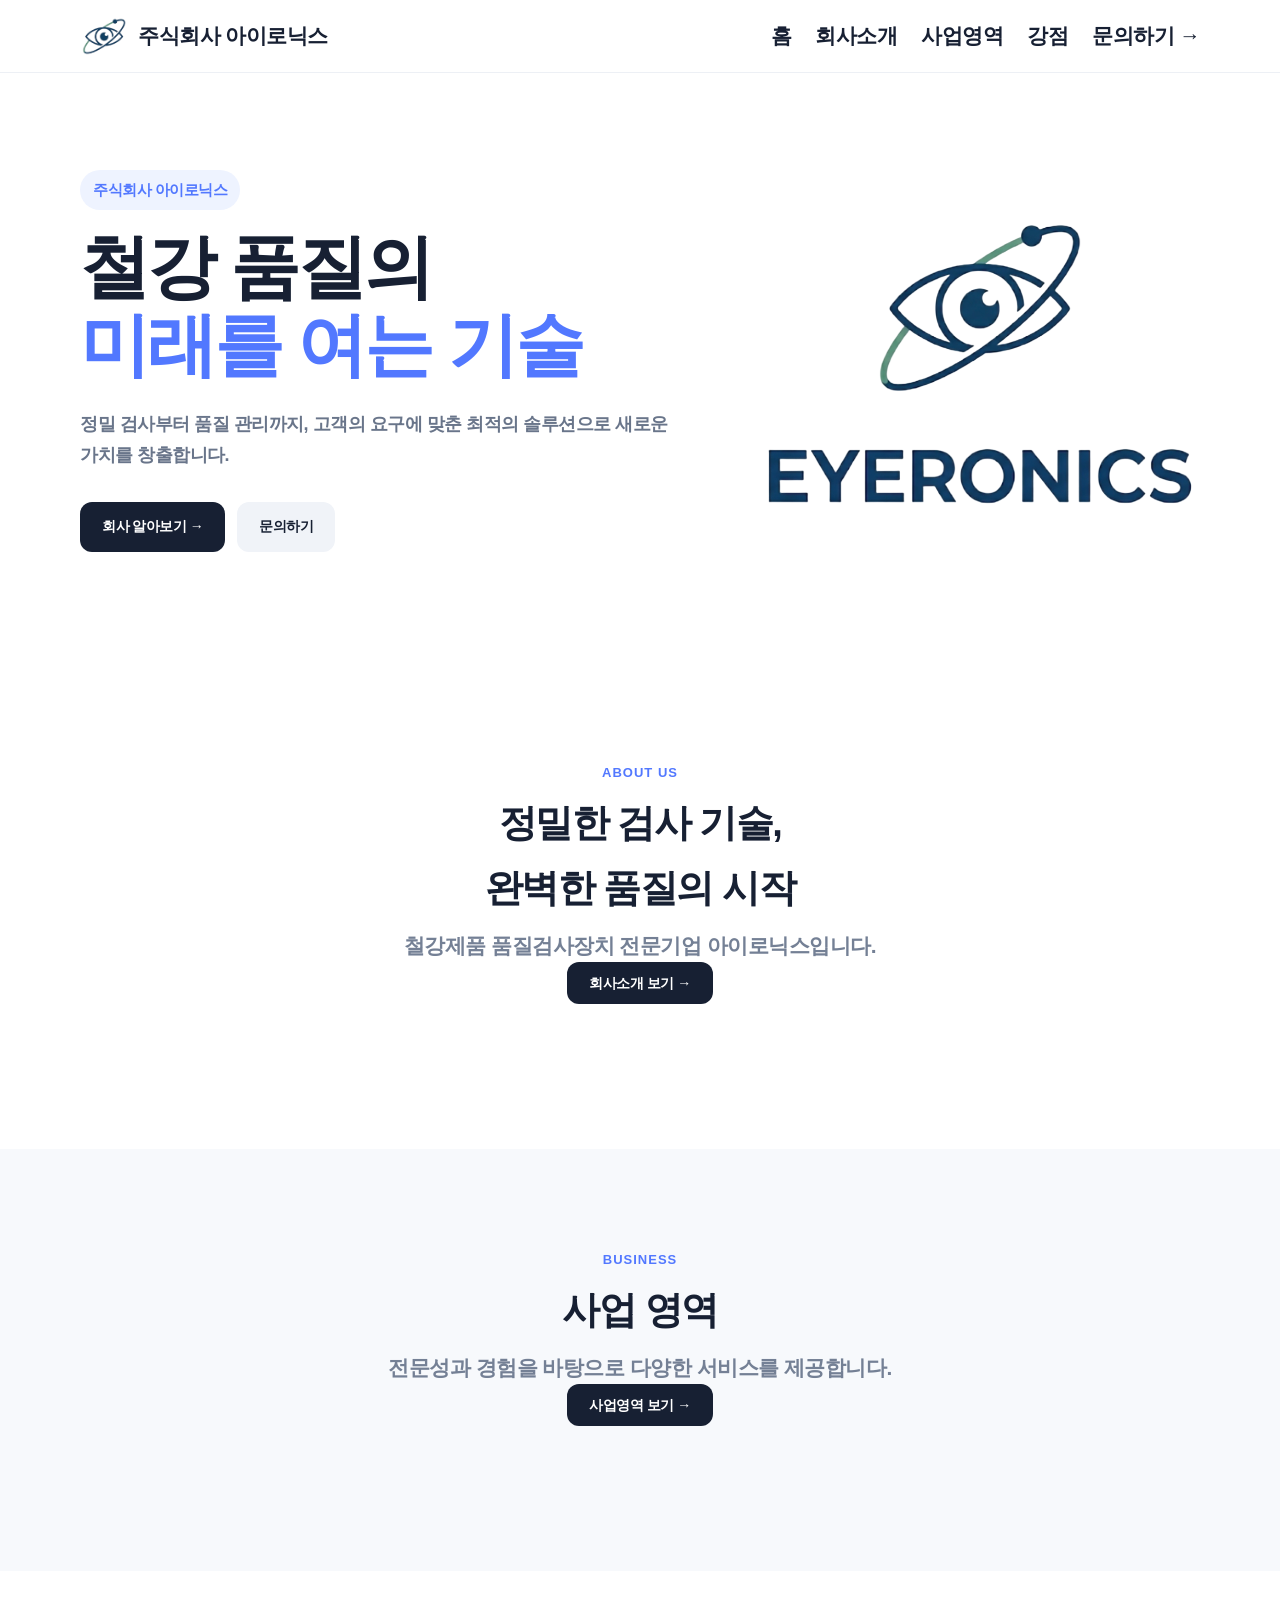
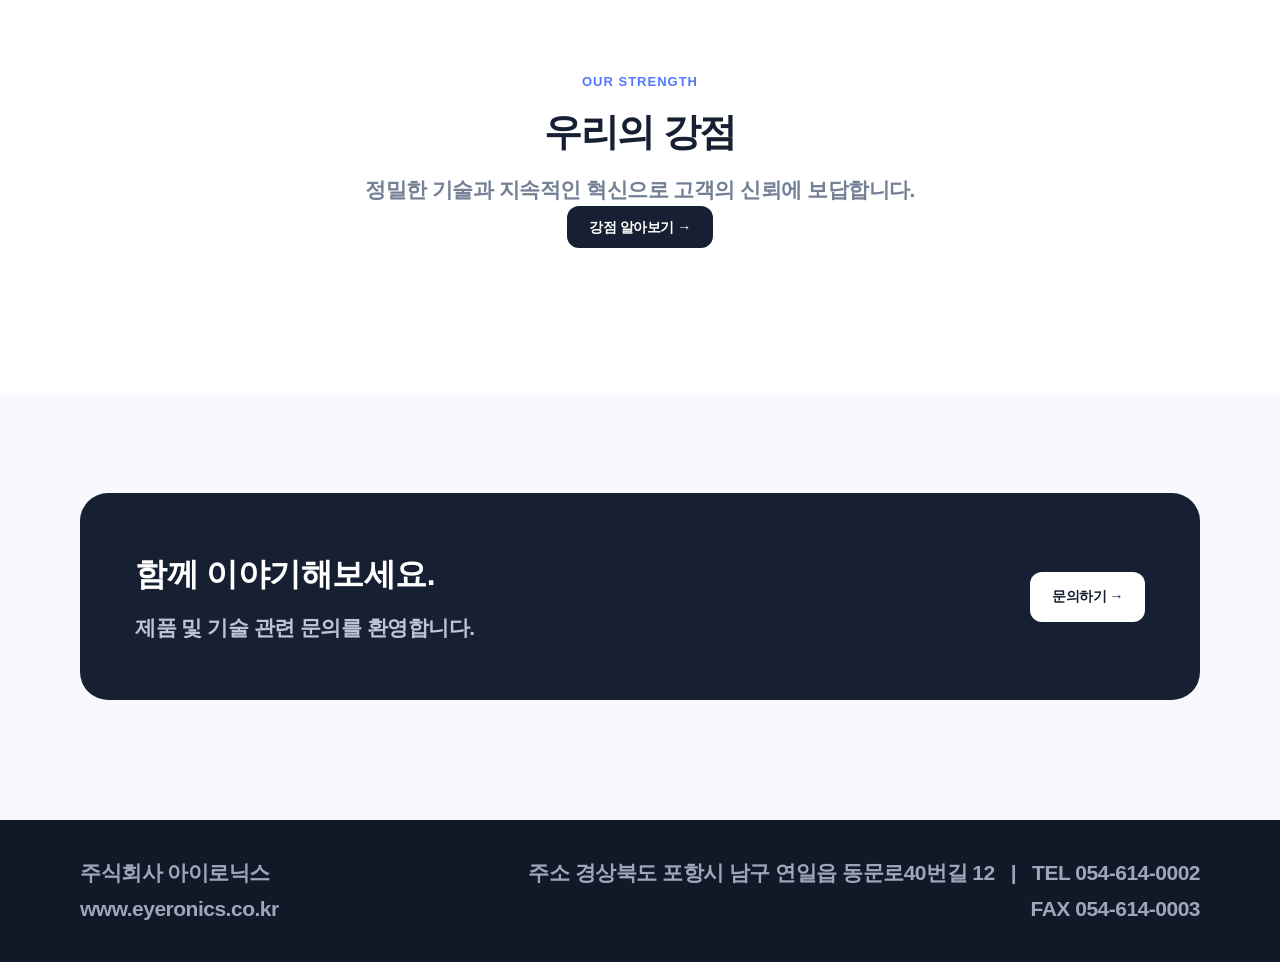
==== commit ff62c8e9: "Update index.html" ====
--- a/index.html
+++ b/index.html
@@ -21,7 +21,7 @@
       <a href="about.html">회사소개</a>
       <a href="business.html">사업영역</a>
       <a href="strength.html">강점</a>
-      <a href="mailto:hello@yourcompany.co.kr">문의하기 →</a>
+      <a href="mailto:info@eyeronics.co.kr">문의하기 →</a>
     </nav>
   </div>
 </header>
--- a/style.css
+++ b/style.css
@@ -15,10 +15,61 @@
 .nav{height:72px;display:flex;align-items:center;justify-content:space-between}
 .logo{font-size:21px;font-weight:800;letter-spacing:-.5px}
 .logo span{color:#5278ff}
-.menu{display:flex;gap:32px;font-size:14px;font-weight:600;color:#536078}
-.menu a:hover{color:#5278ff}
+
+.brand {
+  display: flex;
+  align-items: center;
+  gap: 10px;
+  text-decoration: none;
+}
+
+.brand img {
+  width: 48px;
+  height: 48px;
+  object-fit: contain;
+}
+
+.brand span {
+  font-weight: 700;
+}
+
+.menu {
+  display: flex;
+  align-items: center;
+  gap: 24px;
+  flex-wrap: wrap;
+}
+
+.menu a {
+  text-decoration: none;
+}
+
+/* 작은 화면에서도 메뉴가 잘 보이도록 */
+@media (max-width: 700px) {
+  .nav {
+    flex-wrap: wrap;
+    gap: 16px;
+  }
+
+  .menu {
+    gap: 12px;
+  }
+
+  .menu a {
+    font-size: 14px;
+  }
+}
+
 .hero{padding:170px 0 110px;background:#fff}
 .hero-grid{display:grid;grid-template-columns:1.15fr .85fr;gap:70px;align-items:center}
+
+.hero-image {
+  width: 100%;
+  max-width: 480px;
+  height: auto;
+  object-fit: contain;
+}
+
 .badge{
  display:inline-block;padding:7px 13px;border-radius:30px;
  background:#eef3ff;color:#5278ff;font-size:15px;font-weight:700;margin-bottom:18px
